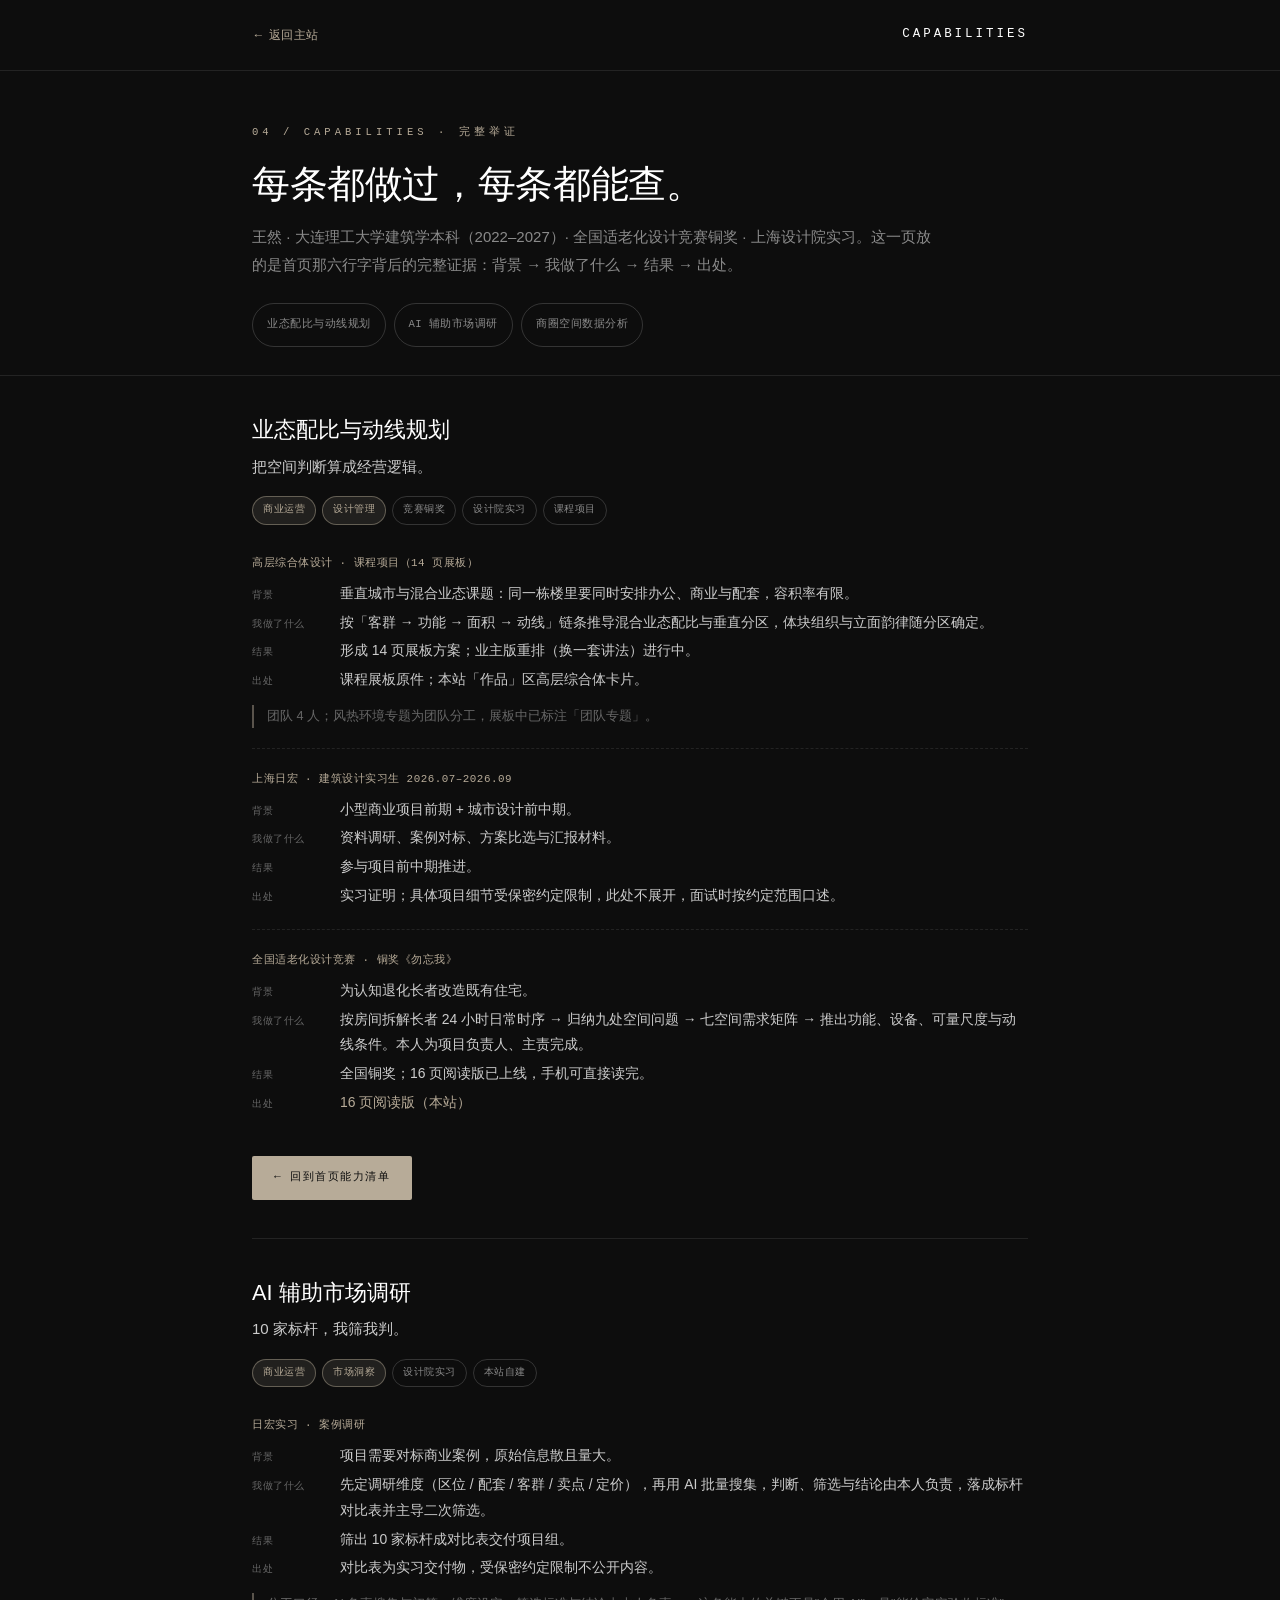
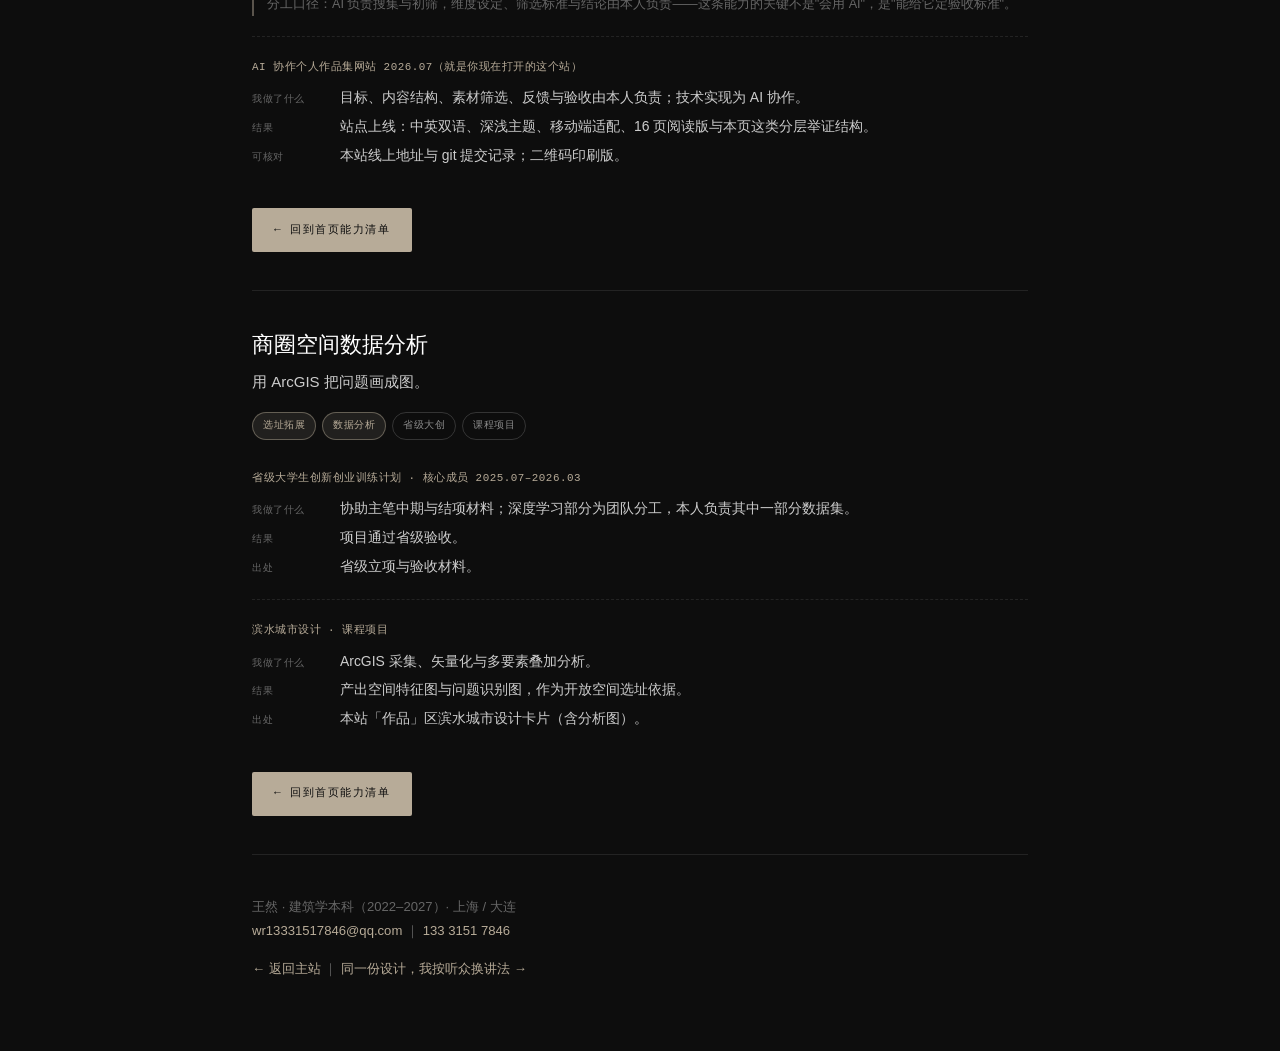
==== capabilities/index.html @ 278a62b8 "feat(home): capability atoms + click-to-expand + standalone detail pages L1/L2/L3 split so the homep" ====
<!doctype html>
<html lang="zh-CN" data-theme="dark">
<head>
<meta charset="utf-8">
<meta name="viewport" content="width=device-width,initial-scale=1,viewport-fit=cover">
<title>能力清单 · 完整举证 | 王然</title>
<meta name="description" content="每条能力的背景、我做了什么、结果与可核对出处。">
<link rel="canonical" href="https://wr-create.github.io/wr-portfolio/capabilities/">
<style>(function(){try{var t=localStorage.getItem("wr-theme");if(t!=="light"){t="dark"}document.documentElement.setAttribute("data-theme",t)}catch(e){}})();</style>
<style>
:root,[data-theme="dark"]{--bg:#0d0d0d;--panel:#111111;--headbg:#0d0d0d;--line:rgba(255,255,255,.09);--line2:rgba(255,255,255,.16);--ink:#ffffff;--ink2:#cccccc;--ink3:#8a8a8a;--ink4:#666666;--accent:#B7AB98;--accentline:rgba(183,171,152,.45);--dim:rgba(183,171,152,.12);color-scheme:dark}
[data-theme="light"]{--bg:#f2f3f5;--panel:#e9eaec;--headbg:#f2f3f5;--line:rgba(20,23,26,.12);--line2:rgba(20,23,26,.2);--ink:#14171a;--ink2:#23272b;--ink3:#4e5359;--ink4:#6b7076;--accent:#7d6a45;--accentline:rgba(125,106,69,.45);--dim:rgba(125,106,69,.13);color-scheme:light}
*{margin:0;padding:0;box-sizing:border-box}
html{scroll-behavior:smooth}
body{background:var(--bg);color:var(--ink2);font-family:'Inter',-apple-system,BlinkMacSystemFont,'Segoe UI','PingFang SC','Hiragino Sans GB','Microsoft YaHei',sans-serif;font-weight:300;line-height:1.85;-webkit-text-size-adjust:100%}
.mono{font-family:'JetBrains Mono',Consolas,'PingFang SC','Microsoft YaHei',monospace}
.wrap{max-width:820px;margin:0 auto;padding:0 22px}
a{color:var(--accent);text-decoration:none}
a:hover{text-decoration:underline}
.top{position:sticky;top:0;background:var(--headbg);border-bottom:1px solid var(--line);padding:13px 0}
.top .wrap{display:flex;align-items:center;justify-content:space-between;gap:14px;flex-wrap:wrap}
.back{font-size:.76rem;letter-spacing:.5px;min-height:44px;display:inline-flex;align-items:center}
.brand{font-family:'JetBrains Mono',Consolas,monospace;font-size:.78rem;letter-spacing:3px;color:var(--ink)}
.hero{padding:52px 0 28px;border-bottom:1px solid var(--line)}
.kicker{font-family:'JetBrains Mono',Consolas,monospace;font-size:.66rem;letter-spacing:4px;color:var(--accent);text-transform:uppercase;margin-bottom:16px}
h1{font-size:clamp(1.6rem,4.4vw,2.4rem);font-weight:200;color:var(--ink);letter-spacing:-.01em;line-height:1.32;margin-bottom:14px}
.sub{font-size:.94rem;color:var(--ink3);max-width:680px}
.toc{display:flex;flex-wrap:wrap;gap:8px;margin-top:24px}
.toc a{font-family:'JetBrains Mono',Consolas,monospace;font-size:.66rem;letter-spacing:.5px;padding:9px 14px;border:1px solid var(--line2);border-radius:999px;color:var(--ink3);min-height:44px;display:inline-flex;align-items:center}
.cap-block{padding:38px 0;border-bottom:1px solid var(--line);scroll-margin-top:76px}
.cap-block:target{background:var(--dim)}
h2{font-size:clamp(1.12rem,2.8vw,1.36rem);font-weight:400;color:var(--ink);line-height:1.5;margin-bottom:6px}
.lead{font-size:.94rem;color:var(--ink2);margin-bottom:12px}
.tag{display:inline-block;font-family:'JetBrains Mono',Consolas,monospace;font-size:.62rem;letter-spacing:.5px;padding:4px 10px;border:1px solid var(--line2);border-radius:999px;color:var(--ink3);margin:0 6px 8px 0}
.tag--t{color:var(--accent);border-color:var(--accentline);background:var(--dim)}
.ev{padding:20px 0;border-top:1px dashed var(--line)}
.ev:first-of-type{border-top:0}
.ev-h{font-family:'JetBrains Mono',Consolas,monospace;font-size:.68rem;letter-spacing:.5px;color:var(--accent);margin-bottom:8px}
.ev-grid{display:grid;grid-template-columns:74px 1fr;gap:3px 14px}
.ev-grid dt{font-family:'JetBrains Mono',Consolas,monospace;font-size:.62rem;letter-spacing:.5px;color:var(--ink4);padding-top:6px}
.ev-grid dd{font-size:.87rem;color:var(--ink2)}
.note{margin-top:12px;padding-left:13px;border-left:2px solid var(--accentline);font-size:.79rem;color:var(--ink4);line-height:1.8}
.jump{display:inline-flex;align-items:center;gap:8px;min-height:44px;margin-top:20px;padding:11px 22px;font-family:'JetBrains Mono',Consolas,monospace;font-size:.7rem;letter-spacing:1.5px;color:var(--bg);background:var(--accent);border-radius:2px}
.jump:hover{text-decoration:none;opacity:.9}
footer{padding:40px 0 72px;color:var(--ink4);font-size:.82rem}
footer a{color:var(--accent)}
@media (max-width:560px){.ev-grid{grid-template-columns:1fr}.ev-grid dt{padding-top:12px}}
</style>
</head>
<body>
<nav class="top"><div class="wrap"><a class="back" href="../index.html">← 返回主站</a><span class="brand mono">CAPABILITIES</span></div></nav>
<header class="hero"><div class="wrap">
<div class="kicker">04 / CAPABILITIES · 完整举证</div>
<h1>每条都做过，每条都能查。</h1>
<p class="sub">王然 · 大连理工大学建筑学本科（2022–2027）· 全国适老化设计竞赛铜奖 · 上海设计院实习。这一页放的是首页那六行字背后的完整证据：背景 → 我做了什么 → 结果 → 出处。</p>
<div class="toc">
<a href="#format-planning">业态配比与动线规划</a>
<a href="#market-research">AI 辅助市场调研</a>
<a href="#spatial-data">商圈空间数据分析</a>
</div>
</div></header>
<main class="wrap">
<section class="cap-block" id="format-planning">
<h2>业态配比与动线规划</h2>
<p class="lead">把空间判断算成经营逻辑。</p>
<p><span class="tag tag--t">商业运营</span><span class="tag tag--t">设计管理</span><span class="tag">竞赛铜奖</span><span class="tag">设计院实习</span><span class="tag">课程项目</span></p>
<div class="ev"><div class="ev-h">高层综合体设计 · 课程项目（14 页展板）</div>
<dl class="ev-grid"><dt>背景</dt><dd>垂直城市与混合业态课题：同一栋楼里要同时安排办公、商业与配套，容积率有限。</dd>
<dt>我做了什么</dt><dd>按「客群 → 功能 → 面积 → 动线」链条推导混合业态配比与垂直分区，体块组织与立面韵律随分区确定。</dd>
<dt>结果</dt><dd>形成 14 页展板方案；业主版重排（换一套讲法）进行中。</dd>
<dt>出处</dt><dd>课程展板原件；本站「作品」区高层综合体卡片。</dd></dl>
<p class="note">团队 4 人；风热环境专题为团队分工，展板中已标注「团队专题」。</p></div>
<div class="ev"><div class="ev-h">上海日宏 · 建筑设计实习生 2026.07–2026.09</div>
<dl class="ev-grid"><dt>背景</dt><dd>小型商业项目前期 + 城市设计前中期。</dd>
<dt>我做了什么</dt><dd>资料调研、案例对标、方案比选与汇报材料。</dd>
<dt>结果</dt><dd>参与项目前中期推进。</dd>
<dt>出处</dt><dd>实习证明；具体项目细节受保密约定限制，此处不展开，面试时按约定范围口述。</dd></dl></div>
<div class="ev"><div class="ev-h">全国适老化设计竞赛 · 铜奖《勿忘我》</div>
<dl class="ev-grid"><dt>背景</dt><dd>为认知退化长者改造既有住宅。</dd>
<dt>我做了什么</dt><dd>按房间拆解长者 24 小时日常时序 → 归纳九处空间问题 → 七空间需求矩阵 → 推出功能、设备、可量尺度与动线条件。本人为项目负责人、主责完成。</dd>
<dt>结果</dt><dd>全国铜奖；16 页阅读版已上线，手机可直接读完。</dd>
<dt>出处</dt><dd><a href="../deck/wuwangwo/index.html">16 页阅读版（本站）</a></dd></dl></div>
<a class="jump" href="../index.html#capabilities">← 回到首页能力清单</a>
</section>

<section class="cap-block" id="market-research">
<h2>AI 辅助市场调研</h2>
<p class="lead">10 家标杆，我筛我判。</p>
<p><span class="tag tag--t">商业运营</span><span class="tag tag--t">市场洞察</span><span class="tag">设计院实习</span><span class="tag">本站自建</span></p>
<div class="ev"><div class="ev-h">日宏实习 · 案例调研</div>
<dl class="ev-grid"><dt>背景</dt><dd>项目需要对标商业案例，原始信息散且量大。</dd>
<dt>我做了什么</dt><dd>先定调研维度（区位 / 配套 / 客群 / 卖点 / 定价），再用 AI 批量搜集，判断、筛选与结论由本人负责，落成标杆对比表并主导二次筛选。</dd>
<dt>结果</dt><dd>筛出 10 家标杆成对比表交付项目组。</dd>
<dt>出处</dt><dd>对比表为实习交付物，受保密约定限制不公开内容。</dd></dl>
<p class="note">分工口径：AI 负责搜集与初筛，维度设定、筛选标准与结论由本人负责——这条能力的关键不是"会用 AI"，是"能给它定验收标准"。</p></div>
<div class="ev"><div class="ev-h">AI 协作个人作品集网站 2026.07（就是你现在打开的这个站）</div>
<dl class="ev-grid"><dt>我做了什么</dt><dd>目标、内容结构、素材筛选、反馈与验收由本人负责；技术实现为 AI 协作。</dd>
<dt>结果</dt><dd>站点上线：中英双语、深浅主题、移动端适配、16 页阅读版与本页这类分层举证结构。</dd>
<dt>可核对</dt><dd>本站线上地址与 git 提交记录；二维码印刷版。</dd></dl></div>
<a class="jump" href="../index.html#capabilities">← 回到首页能力清单</a>
</section>

<section class="cap-block" id="spatial-data">
<h2>商圈空间数据分析</h2>
<p class="lead">用 ArcGIS 把问题画成图。</p>
<p><span class="tag tag--t">选址拓展</span><span class="tag tag--t">数据分析</span><span class="tag">省级大创</span><span class="tag">课程项目</span></p>
<div class="ev"><div class="ev-h">省级大学生创新创业训练计划 · 核心成员 2025.07–2026.03</div>
<dl class="ev-grid"><dt>我做了什么</dt><dd>协助主笔中期与结项材料；深度学习部分为团队分工，本人负责其中一部分数据集。</dd>
<dt>结果</dt><dd>项目通过省级验收。</dd>
<dt>出处</dt><dd>省级立项与验收材料。</dd></dl></div>
<div class="ev"><div class="ev-h">滨水城市设计 · 课程项目</div>
<dl class="ev-grid"><dt>我做了什么</dt><dd>ArcGIS 采集、矢量化与多要素叠加分析。</dd>
<dt>结果</dt><dd>产出空间特征图与问题识别图，作为开放空间选址依据。</dd>
<dt>出处</dt><dd>本站「作品」区滨水城市设计卡片（含分析图）。</dd></dl></div>
<a class="jump" href="../index.html#capabilities">← 回到首页能力清单</a>
</section>
</main>
<footer><div class="wrap">
<div>王然 · 建筑学本科（2022–2027）· 上海 / 大连</div>
<div><a href="mailto:wr13331517846@qq.com">wr13331517846@qq.com</a> ｜ <a href="tel:13331517846">133 3151 7846</a></div>
<div style="margin-top:14px"><a href="../index.html">← 返回主站</a> ｜ <a href="../translation/index.html">同一份设计，我按听众换讲法 →</a></div>
</div></footer>
</body></html>
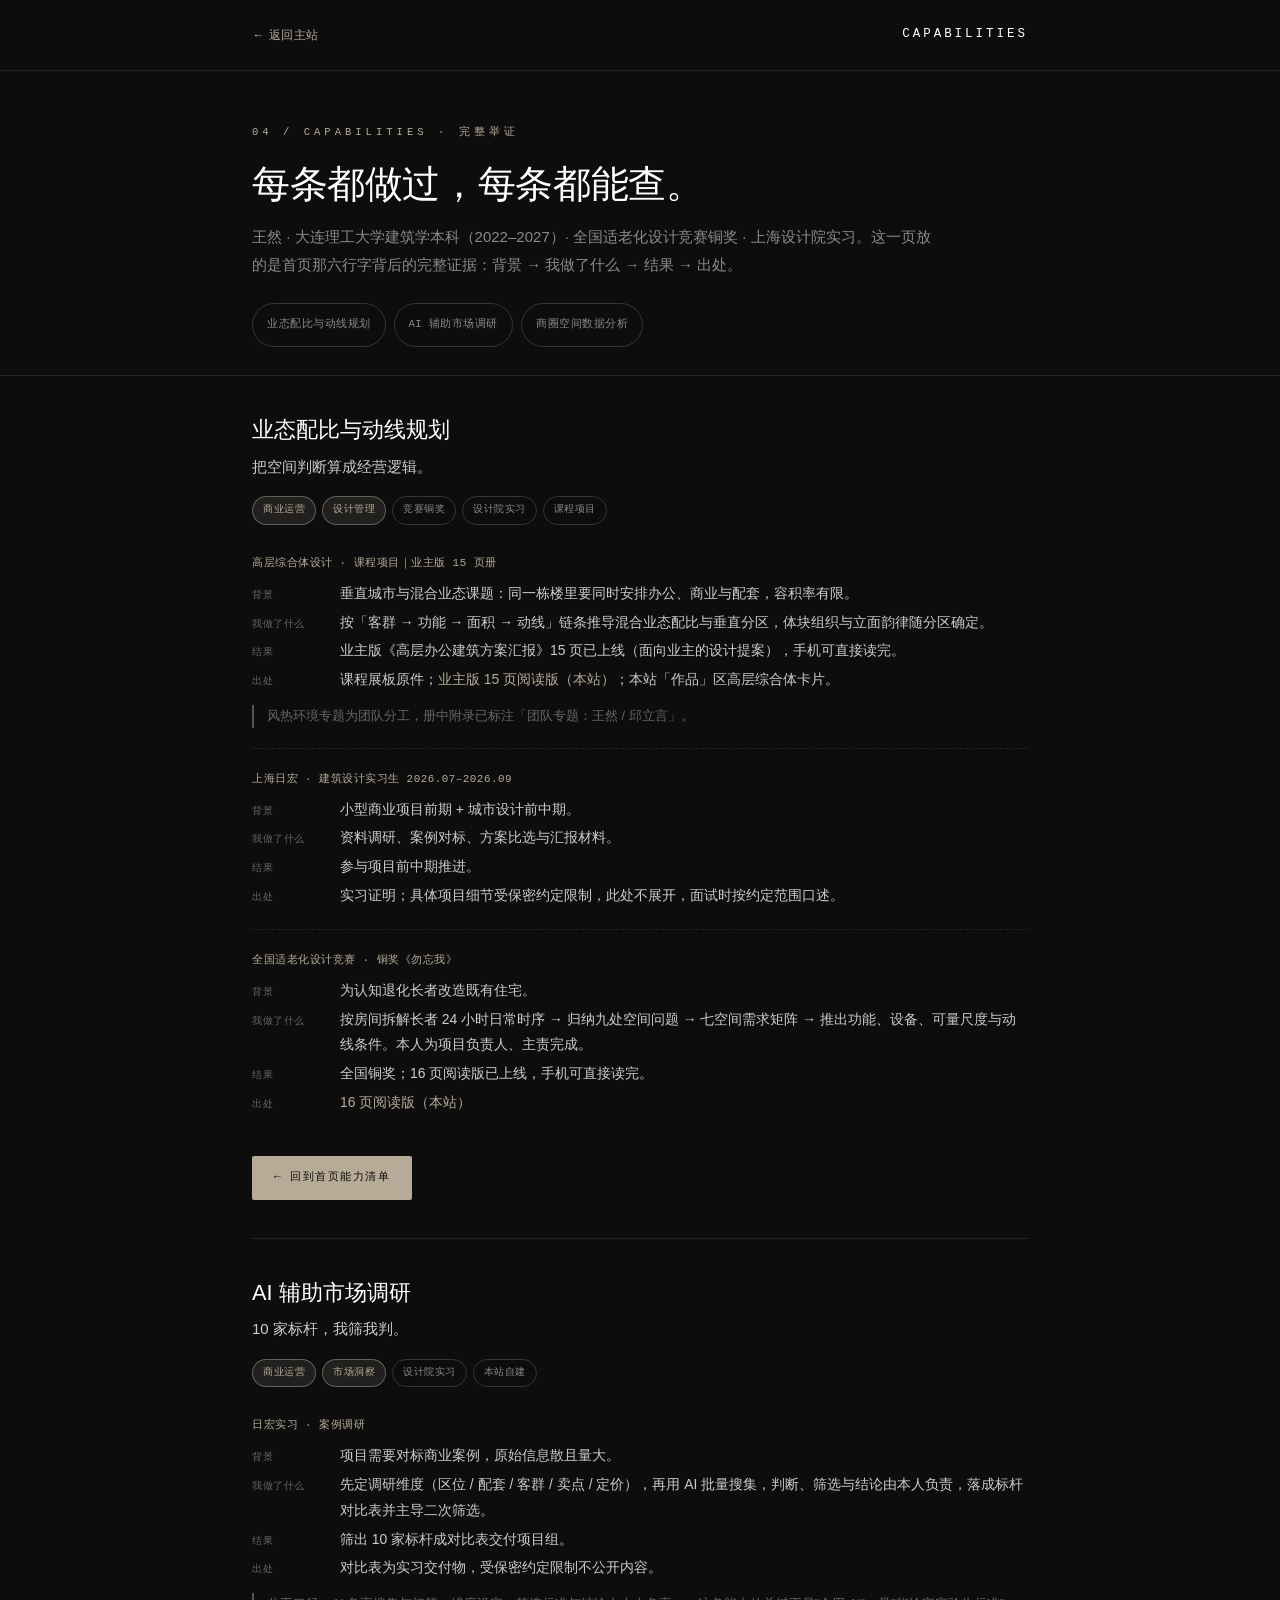
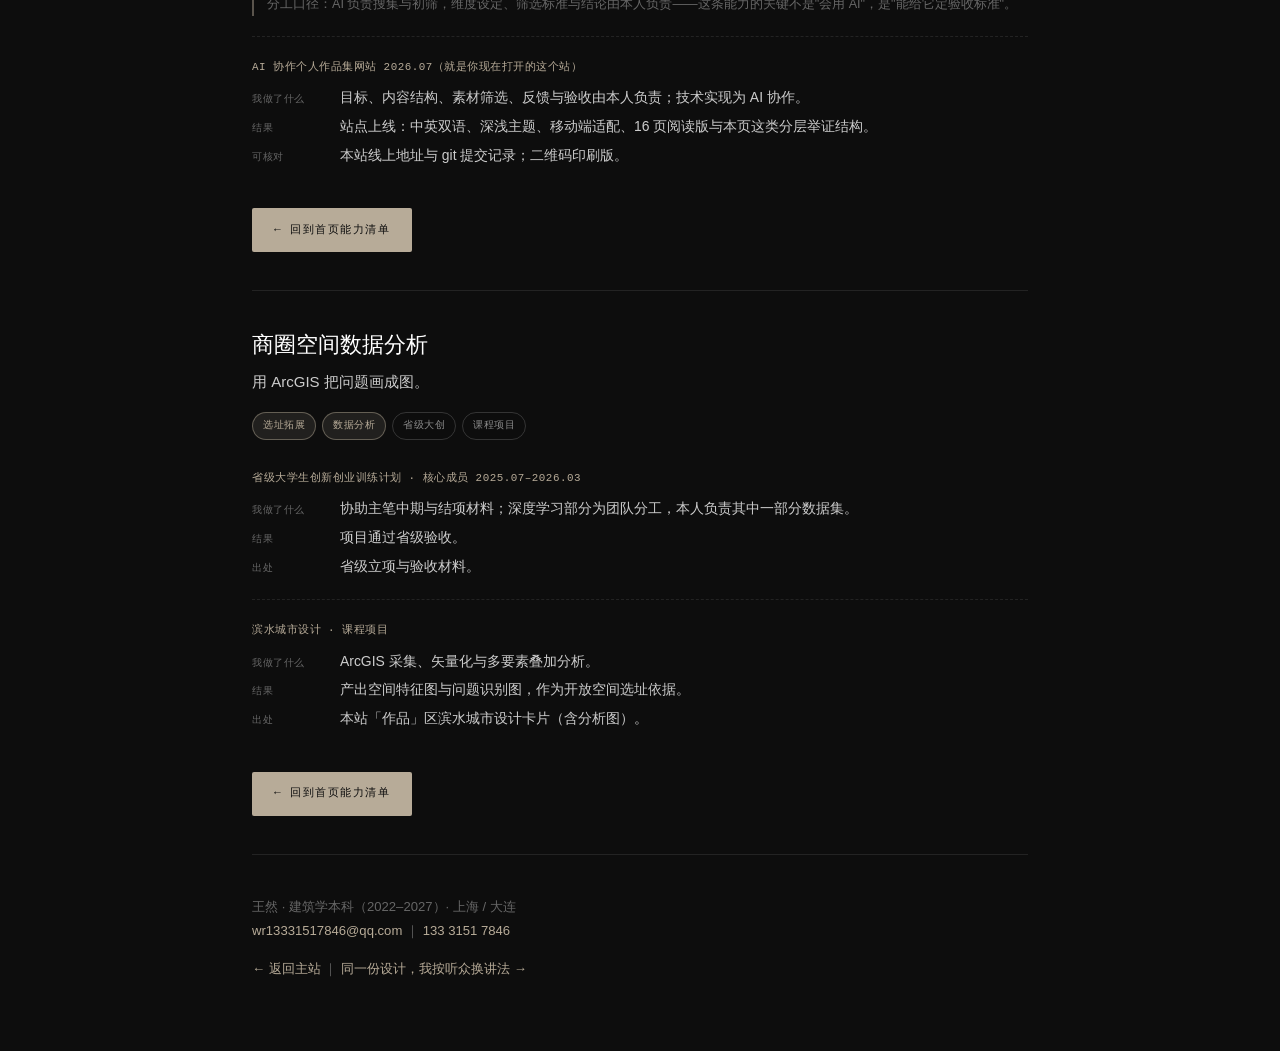
==== commit 58f2251c: "feat(deck): high-rise client booklet as /deck/gaoceng (15 pages) + lane B goes live - new mobile rea" ====
--- a/capabilities/index.html
+++ b/capabilities/index.html
@@ -64,12 +64,12 @@
 <h2>业态配比与动线规划</h2>
 <p class="lead">把空间判断算成经营逻辑。</p>
 <p><span class="tag tag--t">商业运营</span><span class="tag tag--t">设计管理</span><span class="tag">竞赛铜奖</span><span class="tag">设计院实习</span><span class="tag">课程项目</span></p>
-<div class="ev"><div class="ev-h">高层综合体设计 · 课程项目（14 页展板）</div>
+<div class="ev"><div class="ev-h">高层综合体设计 · 课程项目｜业主版 15 页册</div>
 <dl class="ev-grid"><dt>背景</dt><dd>垂直城市与混合业态课题：同一栋楼里要同时安排办公、商业与配套，容积率有限。</dd>
 <dt>我做了什么</dt><dd>按「客群 → 功能 → 面积 → 动线」链条推导混合业态配比与垂直分区，体块组织与立面韵律随分区确定。</dd>
-<dt>结果</dt><dd>形成 14 页展板方案；业主版重排（换一套讲法）进行中。</dd>
-<dt>出处</dt><dd>课程展板原件；本站「作品」区高层综合体卡片。</dd></dl>
-<p class="note">团队 4 人；风热环境专题为团队分工，展板中已标注「团队专题」。</p></div>
+<dt>结果</dt><dd>业主版《高层办公建筑方案汇报》15 页已上线（面向业主的设计提案），手机可直接读完。</dd>
+<dt>出处</dt><dd>课程展板原件；<a href="../deck/gaoceng/index.html">业主版 15 页阅读版（本站）</a>；本站「作品」区高层综合体卡片。</dd></dl>
+<p class="note">风热环境专题为团队分工，册中附录已标注「团队专题：王然 / 邱立言」。</p></div>
 <div class="ev"><div class="ev-h">上海日宏 · 建筑设计实习生 2026.07–2026.09</div>
 <dl class="ev-grid"><dt>背景</dt><dd>小型商业项目前期 + 城市设计前中期。</dd>
 <dt>我做了什么</dt><dd>资料调研、案例对标、方案比选与汇报材料。</dd>
@@ -120,4 +120,4 @@
 <div><a href="mailto:wr13331517846@qq.com">wr13331517846@qq.com</a> ｜ <a href="tel:13331517846">133 3151 7846</a></div>
 <div style="margin-top:14px"><a href="../index.html">← 返回主站</a> ｜ <a href="../translation/index.html">同一份设计，我按听众换讲法 →</a></div>
 </div></footer>
-</body></html>+</body></html>
